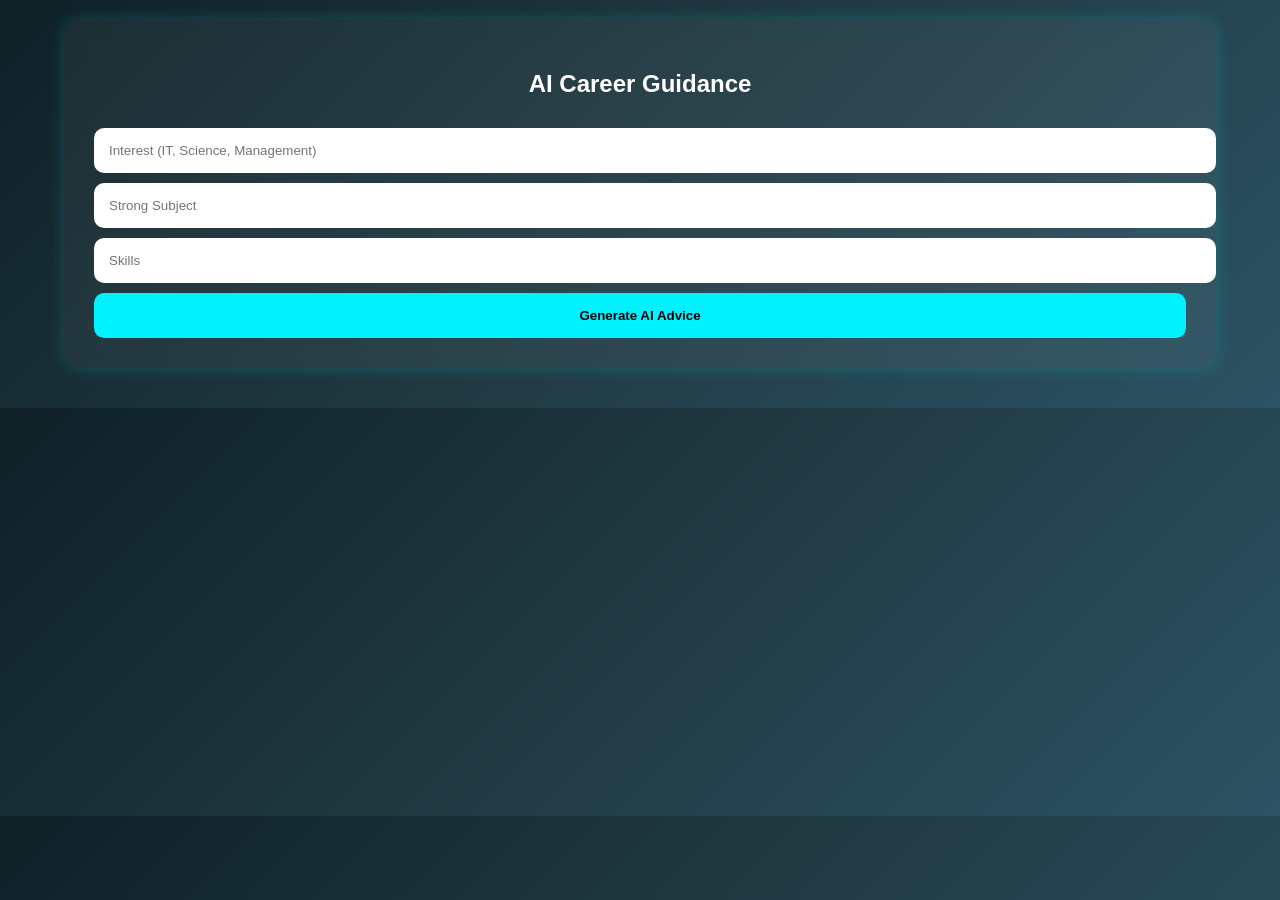
==== career_ai.html @ 21a12313 "initial commit" ====
<!DOCTYPE html>
<html lang="en">
<head>
    <meta charset="UTF-8">
    <meta name="viewport" content="width=device-width, initial-scale=1.0">
    <title>SmartPath AI - Career Guidance</title>
    <link rel="stylesheet" href="assets/css/style.css">
</head>
<body>
<div class="container">

    <div class="card">
        <h2>AI Career Guidance</h2>
        <form id="careerForm">
            <input type="text" name="interest" placeholder="Interest (IT, Science, Management)" required>
            <input type="text" name="strength" placeholder="Strong Subject" required>
            <input type="text" name="skill" placeholder="Skills" required>
            <button type="submit">Generate AI Advice</button>
        </form>

        <div id="careerResult" class="card" style="margin-top:20px; display:none;"></div>
    </div>

</div>

<script>
document.getElementById('careerForm').addEventListener('submit', function(e) {
    e.preventDefault();
    const interest = this.interest.value;
    const strength = this.strength.value;
    const skill = this.skill.value;

    // For demo: simple rule-based suggestion (replace with OpenAI API later)
    let suggestion = `Based on your interest in ${interest}, strength in ${strength}, and skills in ${skill}, you can pursue: `;

    if(interest.toLowerCase() === 'it') suggestion += 'Software Developer, Data Analyst, AI Engineer';
    else if(interest.toLowerCase() === 'science') suggestion += 'Doctor, Lab Technician, Research Scientist';
    else if(interest.toLowerCase() === 'management') suggestion += 'Marketing Manager, HR Officer, Business Analyst';
    else suggestion += 'Explore multiple career paths based on your skills.';

    const resultDiv = document.getElementById('careerResult');
    resultDiv.style.display = 'block';
    resultDiv.innerHTML = `<h3>${suggestion}</h3>`;
});
</script>

</body>
</html>
---- assets/css/style.css ----
body {
    margin: 0;
    font-family: 'Poppins', sans-serif;
    background: linear-gradient(135deg, #0f2027, #203a43, #2c5364);
    color: white;
}

.container {
    width: 90%;
    margin: auto;
    padding: 20px;
}

.card {
    background: rgba(255,255,255,0.05);
    backdrop-filter: blur(10px);
    padding: 30px;
    border-radius: 15px;
    margin-bottom: 20px;
    box-shadow: 0 0 15px rgba(0,255,255,0.2);
    transition: transform 0.3s ease, box-shadow 0.3s ease;
}

.card:hover {
    transform: translateY(-5px);
    box-shadow: 0 0 30px rgba(0,255,255,0.4);
}

h1, h2 {
    text-align: center;
}

ul {
    list-style-type: square;
    padding-left: 20px;
}

input, button {
    padding: 15px;
    width: 100%;
    margin-top: 10px;
    border-radius: 10px;
    border: none;
}

button {
    background: #00f2fe;
    color: black;
    font-weight: 600;
    cursor: pointer;
    transition: background 0.3s ease, transform 0.2s ease;
}

button:hover {
    background: #4facfe;
    transform: scale(1.05);
}
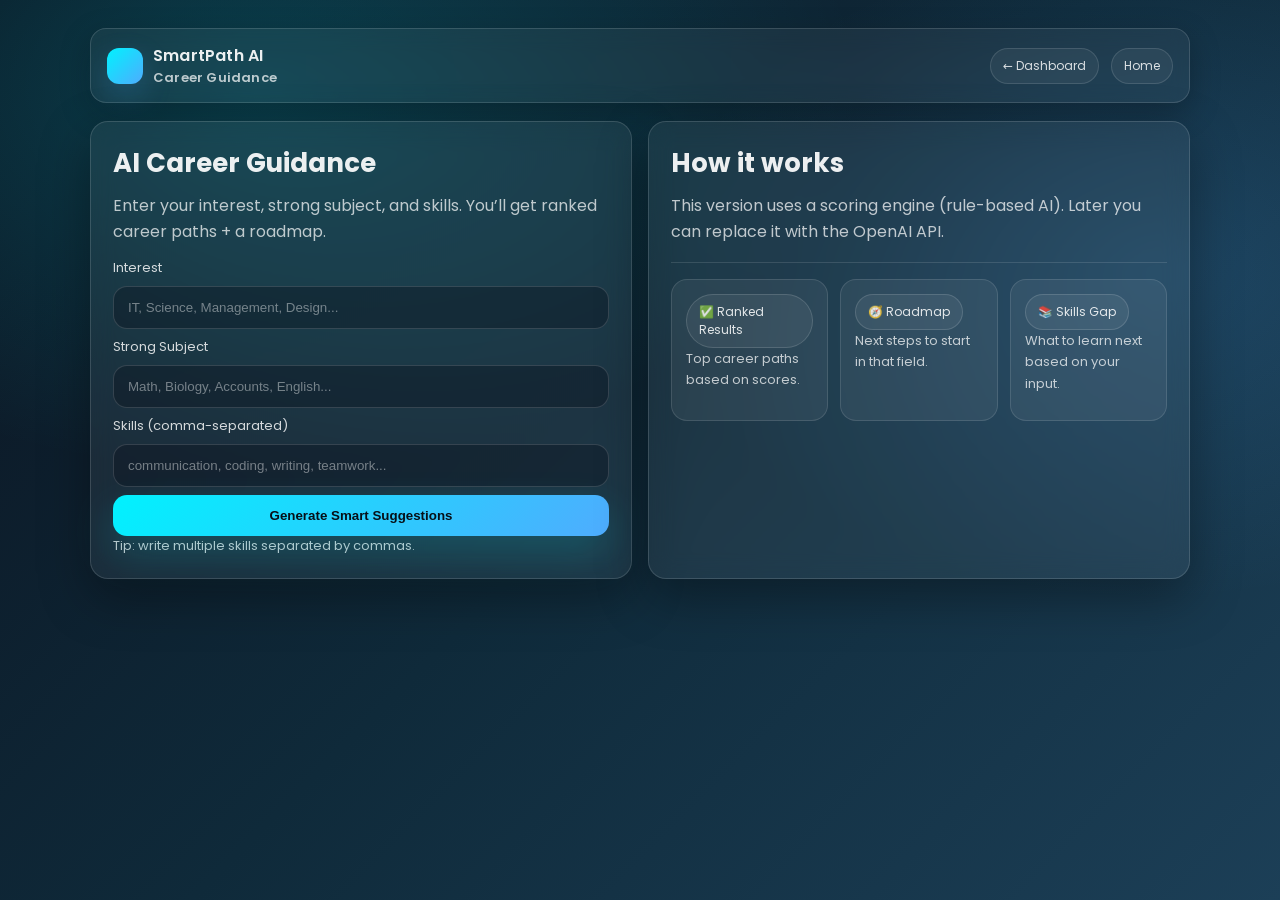
==== commit 5c5eac15: "update" ====
--- a/career_ai.html
+++ b/career_ai.html
@@ -1,48 +1,304 @@
 <!DOCTYPE html>
 <html lang="en">
 <head>
-    <meta charset="UTF-8">
-    <meta name="viewport" content="width=device-width, initial-scale=1.0">
-    <title>SmartPath AI - Career Guidance</title>
-    <link rel="stylesheet" href="assets/css/style.css">
+  <meta charset="UTF-8" />
+  <meta name="viewport" content="width=device-width, initial-scale=1.0" />
+  <title>SmartPath AI - Career Guidance</title>
+  <link rel="stylesheet" href="assets/css/style.css" />
+  <link href="https://fonts.googleapis.com/css2?family=Poppins:wght@400;600&display=swap" rel="stylesheet">
 </head>
 <body>
-<div class="container">
-
-    <div class="card">
+  <div class="container">
+    <div class="nav">
+      <div class="brand">
+        <div class="brand-badge"></div>
+        <div>
+          <div>SmartPath AI</div>
+          <div class="small">Career Guidance</div>
+        </div>
+      </div>
+      <div class="row">
+        <a class="pill" href="dashboard.html">← Dashboard</a>
+        <a class="pill" href="index.html">Home</a>
+      </div>
+    </div>
+
+    <div class="grid">
+      <div class="card span6">
         <h2>AI Career Guidance</h2>
+        <p>Enter your interest, strong subject, and skills. You’ll get ranked career paths + a roadmap.</p>
+
         <form id="careerForm">
-            <input type="text" name="interest" placeholder="Interest (IT, Science, Management)" required>
-            <input type="text" name="strength" placeholder="Strong Subject" required>
-            <input type="text" name="skill" placeholder="Skills" required>
-            <button type="submit">Generate AI Advice</button>
+          <div class="field">
+            <label>Interest</label>
+            <input type="text" name="interest" placeholder="IT, Science, Management, Design..." required>
+          </div>
+
+          <div class="field">
+            <label>Strong Subject</label>
+            <input type="text" name="strength" placeholder="Math, Biology, Accounts, English..." required>
+          </div>
+
+          <div class="field">
+            <label>Skills (comma-separated)</label>
+            <input type="text" name="skill" placeholder="communication, coding, writing, teamwork..." required>
+          </div>
+
+          <div class="field">
+            <button class="btn" type="submit">Generate Smart Suggestions</button>
+          </div>
+
+          <div class="small">Tip: write multiple skills separated by commas.</div>
         </form>
-
-        <div id="careerResult" class="card" style="margin-top:20px; display:none;"></div>
+      </div>
+
+      <div class="card span6">
+        <h2>How it works</h2>
+        <p>This version uses a scoring engine (rule-based AI). Later you can replace it with the OpenAI API.</p>
+        <div class="hr"></div>
+        <div class="kpi">
+          <div>
+            <div class="pill">✅ Ranked Results</div>
+            <p class="small">Top career paths based on scores.</p>
+          </div>
+          <div>
+            <div class="pill">🧭 Roadmap</div>
+            <p class="small">Next steps to start in that field.</p>
+          </div>
+          <div>
+            <div class="pill">📚 Skills Gap</div>
+            <p class="small">What to learn next based on your input.</p>
+          </div>
+        </div>
+      </div>
+
+      <div id="careerResult" class="card result"></div>
     </div>
-
-</div>
+  </div>
 
 <script>
-document.getElementById('careerForm').addEventListener('submit', function(e) {
+  const normalize = (s) => (s || "").trim().toLowerCase();
+  const splitSkills = (s) =>
+    normalize(s)
+      .split(",")
+      .map(x => x.trim())
+      .filter(Boolean);
+
+  // Small keyword helpers
+  const hasAny = (arr, keywords) => keywords.some(k => arr.includes(k));
+  const containsAny = (text, keywords) => keywords.some(k => text.includes(k));
+
+  function recommendCareers({interest, strength, skills}) {
+    const I = normalize(interest);
+    const S = normalize(strength);
+    const K = skills.map(normalize);
+
+    // Career library with scoring rules + roadmaps
+    const careers = [
+      {
+        key: "software",
+        title: "Software Developer",
+        tags: ["it", "coding", "apps", "web"],
+        base: 40,
+        rules: [
+          { when: () => containsAny(I, ["it","tech","computer","software","program"]), add: 35, why: "Strong match with your interest." },
+          { when: () => containsAny(S, ["math","computer","physics","logic"]), add: 20, why: "Your strong subject supports problem-solving." },
+          { when: () => hasAny(K, ["coding","programming","java","c","c++","javascript","python"]), add: 30, why: "You already have coding-related skills." },
+          { when: () => hasAny(K, ["problem solving","logic","debugging"]), add: 15, why: "Great engineering mindset." }
+        ],
+        roadmap: [
+          "Pick one track: Web (HTML/CSS/JS) or Backend (Java/Python) or Mobile.",
+          "Build 2 small projects (calculator, to-do app, portfolio site).",
+          "Learn Git + GitHub properly (push, pull, branches, PR).",
+          "Apply for internships + contribute to open-source."
+        ],
+        roles: ["Frontend Developer", "Backend Developer", "Full-stack Developer"]
+      },
+      {
+        key: "data",
+        title: "Data Analyst",
+        tags: ["data","it","analysis","stats"],
+        base: 35,
+        rules: [
+          { when: () => containsAny(I, ["it","data","analytics","ai","ml","statistics"]), add: 30, why: "Matches interest in analytics/IT." },
+          { when: () => containsAny(S, ["math","statistics","accounts","economics"]), add: 25, why: "Strong subject fits analytics work." },
+          { when: () => hasAny(K, ["excel","power bi","tableau","sql","python"]), add: 35, why: "You already listed useful analytics tools." },
+          { when: () => hasAny(K, ["critical thinking","communication","presentation"]), add: 15, why: "Analysts must explain insights clearly." }
+        ],
+        roadmap: [
+          "Learn Excel well (formulas, pivot tables) + basics of statistics.",
+          "Learn SQL (SELECT, JOIN, GROUP BY) + practice on datasets.",
+          "Build 1 dashboard project (Power BI/Tableau) + 1 SQL project.",
+          "Make a GitHub portfolio repo with your dashboards + reports."
+        ],
+        roles: ["Business/Data Analyst", "BI Analyst", "Reporting Analyst"]
+      },
+      {
+        key: "ai",
+        title: "AI / ML Engineer (Starter Path)",
+        tags: ["ai","ml","it"],
+        base: 25,
+        rules: [
+          { when: () => containsAny(I, ["ai","ml","machine learning","deep learning"]), add: 40, why: "Direct interest match." },
+          { when: () => containsAny(S, ["math","statistics","physics"]), add: 25, why: "Math/stats are core for ML." },
+          { when: () => hasAny(K, ["python","sql"]), add: 20, why: "Python + SQL are strong foundations." },
+          { when: () => hasAny(K, ["problem solving","logic"]), add: 10, why: "Helps with ML experimentation." }
+        ],
+        roadmap: [
+          "Learn Python fundamentals + NumPy/Pandas.",
+          "Learn core ML concepts (regression, classification).",
+          "Build 1 simple ML project (house price prediction / spam classifier).",
+          "Share results on GitHub with a clean README and screenshots."
+        ],
+        roles: ["ML Intern", "Junior ML Engineer", "AI Developer"]
+      },
+      {
+        key: "health",
+        title: "Health / Biomedical Path",
+        tags: ["science","biology","health"],
+        base: 30,
+        rules: [
+          { when: () => containsAny(I, ["science","medical","health","biology"]), add: 35, why: "Strong match with your interest." },
+          { when: () => containsAny(S, ["biology","chemistry","science"]), add: 30, why: "Your strong subject fits health science." },
+          { when: () => hasAny(K, ["research","lab","observation"]), add: 15, why: "Helpful skills for biomedical work." }
+        ],
+        roadmap: [
+          "Pick a target: medicine, lab tech, public health, research.",
+          "Strengthen Biology + Chemistry basics with consistent practice.",
+          "Do small research reading + summaries to build understanding.",
+          "Seek internships/volunteer opportunities in labs/hospitals (if available)."
+        ],
+        roles: ["Lab Technician", "Research Assistant", "Public Health Assistant"]
+      },
+      {
+        key: "business",
+        title: "Business Analyst",
+        tags: ["management","business","analysis"],
+        base: 35,
+        rules: [
+          { when: () => containsAny(I, ["management","business","commerce","entrepreneur"]), add: 35, why: "Matches your interest area." },
+          { when: () => containsAny(S, ["accounts","economics","math","management"]), add: 25, why: "Strong subject supports BA work." },
+          { when: () => hasAny(K, ["communication","presentation","excel","research"]), add: 25, why: "BA needs communication + tools." }
+        ],
+        roadmap: [
+          "Learn Excel + basic SQL (helps with reporting).",
+          "Practice requirement writing + problem statements.",
+          "Build 2 case studies (improve a process / analyze a small business).",
+          "Create a portfolio deck + GitHub repo for case studies."
+        ],
+        roles: ["Business Analyst", "Product Analyst", "Operations Analyst"]
+      },
+      {
+        key: "design",
+        title: "UI/UX Designer",
+        tags: ["design","creative","ui","ux"],
+        base: 25,
+        rules: [
+          { when: () => containsAny(I, ["design","ui","ux","creative"]), add: 45, why: "Direct match with design interest." },
+          { when: () => hasAny(K, ["figma","design","creativity","writing","communication"]), add: 30, why: "These skills support UX work." },
+          { when: () => containsAny(S, ["english","psychology"]), add: 15, why: "Great for user understanding and communication." }
+        ],
+        roadmap: [
+          "Learn Figma + basic UX principles (usability, hierarchy).",
+          "Redesign 2 real apps (case studies with before/after).",
+          "Create a portfolio (Behance / Notion / simple website).",
+          "Collaborate with a developer to ship one small project."
+        ],
+        roles: ["UI Designer", "UX Designer", "Product Designer (Junior)"]
+      }
+    ];
+
+    const scored = careers.map(c => {
+      let score = c.base;
+      const reasons = [];
+
+      for (const r of c.rules) {
+        if (r.when()) {
+          score += r.add;
+          reasons.push(`+${r.add}: ${r.why}`);
+        }
+      }
+
+      // Skill gap suggestion (simple heuristic)
+      const nextSkills = [];
+      if (c.key === "software") {
+        if (!hasAny(K, ["javascript"])) nextSkills.push("JavaScript");
+        if (!hasAny(K, ["git"])) nextSkills.push("Git/GitHub");
+        if (!hasAny(K, ["problem solving"])) nextSkills.push("Problem Solving");
+      }
+      if (c.key === "data") {
+        if (!hasAny(K, ["sql"])) nextSkills.push("SQL");
+        if (!hasAny(K, ["excel"])) nextSkills.push("Excel (Pivot/Charts)");
+        if (!hasAny(K, ["power bi","tableau"])) nextSkills.push("Power BI / Tableau");
+      }
+      if (c.key === "ai") {
+        if (!hasAny(K, ["python"])) nextSkills.push("Python");
+        if (!containsAny(S, ["math","statistics"])) nextSkills.push("Statistics");
+      }
+
+      return { ...c, score, reasons, nextSkills };
+    }).sort((a,b) => b.score - a.score);
+
+    return scored.slice(0, 3); // top 3
+  }
+
+  function renderResult(top3, raw) {
+    const [a,b,c] = top3;
+    const pills = (arr) => arr.map(x => `<span class="pill">${x}</span>`).join(" ");
+
+    return `
+      <h2>Your Top Career Matches</h2>
+      <p>Based on: <span class="pill">Interest: ${raw.interest}</span> <span class="pill">Strong Subject: ${raw.strength}</span> <span class="pill">Skills: ${raw.skill}</span></p>
+      <div class="hr"></div>
+
+      ${top3.map((x, idx) => `
+        <div class="card" style="background: rgba(255,255,255,0.05); border: 1px solid rgba(255,255,255,0.12); box-shadow: none; margin: 14px 0;">
+          <h3>${idx+1}) ${x.title} <span class="pill">Score: ${x.score}</span></h3>
+          <div class="small">Related roles: ${x.roles.join(", ")}</div>
+
+          <div class="hr"></div>
+          <div class="row" style="margin-bottom:10px;">
+            ${pills(x.tags)}
+          </div>
+
+          <p><strong>Why this fits you:</strong></p>
+          <ul class="list">
+            ${x.reasons.length ? x.reasons.map(r => `<li>${r}</li>`).join("") : `<li>General match based on your inputs.</li>`}
+          </ul>
+
+          <p style="margin-top:12px;"><strong>Roadmap (next steps):</strong></p>
+          <ul class="list">
+            ${x.roadmap.map(s => `<li>${s}</li>`).join("")}
+          </ul>
+
+          ${x.nextSkills.length ? `
+            <p style="margin-top:12px;"><strong>Skills to learn next:</strong></p>
+            <div class="row">${pills(x.nextSkills)}</div>
+          ` : ``}
+        </div>
+      `).join("")}
+
+      <div class="hr"></div>
+      <p class="small">Want “real AI”? Replace the scoring engine with OpenAI API calls (I can give you the exact JS + backend setup).</p>
+    `;
+  }
+
+  document.getElementById("careerForm").addEventListener("submit", function(e){
     e.preventDefault();
     const interest = this.interest.value;
     const strength = this.strength.value;
     const skill = this.skill.value;
 
-    // For demo: simple rule-based suggestion (replace with OpenAI API later)
-    let suggestion = `Based on your interest in ${interest}, strength in ${strength}, and skills in ${skill}, you can pursue: `;
-
-    if(interest.toLowerCase() === 'it') suggestion += 'Software Developer, Data Analyst, AI Engineer';
-    else if(interest.toLowerCase() === 'science') suggestion += 'Doctor, Lab Technician, Research Scientist';
-    else if(interest.toLowerCase() === 'management') suggestion += 'Marketing Manager, HR Officer, Business Analyst';
-    else suggestion += 'Explore multiple career paths based on your skills.';
-
-    const resultDiv = document.getElementById('careerResult');
-    resultDiv.style.display = 'block';
-    resultDiv.innerHTML = `<h3>${suggestion}</h3>`;
-});
+    const skills = splitSkills(skill);
+    const top3 = recommendCareers({interest, strength, skills});
+
+    const resultDiv = document.getElementById("careerResult");
+    resultDiv.style.display = "block";
+    resultDiv.innerHTML = renderResult(top3, {interest, strength, skill});
+
+    // Smooth scroll into result
+    resultDiv.scrollIntoView({ behavior: "smooth", block: "start" });
+  });
 </script>
-
 </body>
 </html>
--- a/assets/css/style.css
+++ b/assets/css/style.css
@@ -1,57 +1,215 @@
-body {
-    margin: 0;
-    font-family: 'Poppins', sans-serif;
-    background: linear-gradient(135deg, #0f2027, #203a43, #2c5364);
-    color: white;
-}
-
-.container {
-    width: 90%;
-    margin: auto;
-    padding: 20px;
-}
-
-.card {
+:root{
+    --bg1:#0b1320;
+    --bg2:#0f2a3a;
+    --bg3:#1c3f57;
+  
+    --card: rgba(255,255,255,0.06);
+    --card2: rgba(255,255,255,0.09);
+    --stroke: rgba(255,255,255,0.14);
+  
+    --text: rgba(255,255,255,0.92);
+    --muted: rgba(255,255,255,0.72);
+  
+    --accent1:#00f2fe;
+    --accent2:#4facfe;
+  
+    --shadow: 0 18px 50px rgba(0,0,0,0.35);
+  }
+  
+  *{ box-sizing: border-box; }
+  html, body { height: 100%; }
+  
+  body{
+    margin:0;
+    font-family: 'Poppins', system-ui, -apple-system, Segoe UI, Roboto, Arial, sans-serif;
+    color: var(--text);
+    background:
+      radial-gradient(1100px 700px at 20% 10%, rgba(0,242,254,0.18), transparent 55%),
+      radial-gradient(900px 600px at 90% 30%, rgba(79,172,254,0.16), transparent 55%),
+      linear-gradient(135deg, var(--bg1), var(--bg2), var(--bg3));
+    overflow-x: hidden;
+  }
+  
+  .container{
+    width: min(1100px, 92%);
+    margin: 0 auto;
+    padding: 28px 0 56px;
+  }
+  
+  .nav{
+    display:flex;
+    align-items:center;
+    justify-content:space-between;
+    gap:16px;
+    margin-bottom: 18px;
+    padding: 14px 16px;
+    border-radius: 16px;
     background: rgba(255,255,255,0.05);
+    border: 1px solid var(--stroke);
     backdrop-filter: blur(10px);
-    padding: 30px;
-    border-radius: 15px;
-    margin-bottom: 20px;
-    box-shadow: 0 0 15px rgba(0,255,255,0.2);
-    transition: transform 0.3s ease, box-shadow 0.3s ease;
-}
-
-.card:hover {
-    transform: translateY(-5px);
-    box-shadow: 0 0 30px rgba(0,255,255,0.4);
-}
-
-h1, h2 {
-    text-align: center;
-}
-
-ul {
-    list-style-type: square;
-    padding-left: 20px;
-}
-
-input, button {
-    padding: 15px;
+    box-shadow: 0 10px 30px rgba(0,0,0,0.25);
+  }
+  
+  .brand{
+    display:flex; align-items:center; gap:10px;
+    font-weight: 600;
+    letter-spacing: 0.2px;
+  }
+  .brand-badge{
+    width: 36px; height: 36px;
+    border-radius: 12px;
+    background: linear-gradient(135deg, var(--accent1), var(--accent2));
+    box-shadow: 0 12px 30px rgba(79,172,254,0.22);
+  }
+  
+  .nav a{
+    color: var(--text);
+    text-decoration:none;
+    opacity: 0.9;
+  }
+  .nav a:hover{ opacity: 1; }
+  
+  .grid{
+    display:grid;
+    grid-template-columns: repeat(12, 1fr);
+    gap: 16px;
+  }
+  
+  .card{
+    grid-column: span 12;
+    background: var(--card);
+    border: 1px solid var(--stroke);
+    backdrop-filter: blur(12px);
+    padding: 22px;
+    border-radius: 18px;
+    box-shadow: var(--shadow);
+    transform: translateY(0);
+    transition: transform .25s ease, box-shadow .25s ease, background .25s ease, border-color .25s ease;
+    animation: fadeUp .35s ease both;
+  }
+  
+  .card:hover{
+    transform: translateY(-6px);
+    background: var(--card2);
+    border-color: rgba(255,255,255,0.22);
+    box-shadow: 0 22px 70px rgba(0,0,0,0.42);
+  }
+  
+  h1,h2,h3{ margin: 0 0 10px; }
+  h1{ font-size: clamp(28px, 3vw, 38px); }
+  h2{ font-size: clamp(20px, 2.2vw, 26px); }
+  p{ margin: 0 0 12px; color: var(--muted); line-height: 1.65; }
+  
+  .small{ font-size: 13px; color: var(--muted); }
+  
+  .hr{
+    height:1px;
+    background: rgba(255,255,255,0.12);
+    margin: 16px 0;
+  }
+  
+  .row{
+    display:flex;
+    gap: 12px;
+    flex-wrap: wrap;
+  }
+  
+  .field{
+    flex: 1 1 220px;
+    display:flex;
+    flex-direction:column;
+    gap: 8px;
+    margin-top: 8px;
+  }
+  
+  label{ font-size: 13px; color: rgba(255,255,255,0.82); }
+  
+  input, select, textarea{
+    width:100%;
+    padding: 13px 14px;
+    border-radius: 14px;
+    border: 1px solid rgba(255,255,255,0.14);
+    outline: none;
+    background: rgba(10,16,26,0.35);
+    color: var(--text);
+    transition: border-color .2s ease, transform .2s ease, box-shadow .2s ease, background .2s ease;
+  }
+  
+  input::placeholder, textarea::placeholder{ color: rgba(255,255,255,0.42); }
+  
+  input:focus, select:focus, textarea:focus{
+    border-color: rgba(79,172,254,0.6);
+    box-shadow: 0 0 0 4px rgba(79,172,254,0.18);
+    background: rgba(10,16,26,0.5);
+  }
+  
+  .btn{
+    appearance:none;
+    border: none;
     width: 100%;
-    margin-top: 10px;
-    border-radius: 10px;
-    border: none;
-}
-
-button {
-    background: #00f2fe;
-    color: black;
+    padding: 13px 16px;
+    border-radius: 14px;
     font-weight: 600;
-    cursor: pointer;
-    transition: background 0.3s ease, transform 0.2s ease;
-}
-
-button:hover {
-    background: #4facfe;
-    transform: scale(1.05);
-}+    cursor:pointer;
+    color: #071018;
+    background: linear-gradient(135deg, var(--accent1), var(--accent2));
+    box-shadow: 0 16px 40px rgba(0,242,254,0.18);
+    transform: translateY(0);
+    transition: transform .18s ease, box-shadow .18s ease, filter .18s ease;
+  }
+  
+  .btn:hover{
+    transform: translateY(-2px);
+    filter: brightness(1.05);
+    box-shadow: 0 22px 55px rgba(79,172,254,0.22);
+  }
+  
+  .btn:active{ transform: translateY(0); }
+  
+  .pill{
+    display:inline-flex;
+    align-items:center;
+    gap:8px;
+    padding: 8px 12px;
+    border-radius: 999px;
+    border: 1px solid rgba(255,255,255,0.14);
+    background: rgba(255,255,255,0.06);
+    color: rgba(255,255,255,0.86);
+    font-size: 12px;
+  }
+  
+  .list{
+    margin: 8px 0 0;
+    padding-left: 18px;
+    color: rgba(255,255,255,0.82);
+  }
+  .list li{ margin: 6px 0; }
+  
+  .result{
+    margin-top: 16px;
+    display:none;
+  }
+  
+  .kpi{
+    display:grid;
+    grid-template-columns: repeat(12, 1fr);
+    gap: 12px;
+    margin-top: 12px;
+  }
+  .kpi > div{
+    grid-column: span 12;
+    background: rgba(255,255,255,0.06);
+    border: 1px solid rgba(255,255,255,0.12);
+    border-radius: 16px;
+    padding: 14px;
+  }
+  
+  @media (min-width: 820px){
+    .card.span6{ grid-column: span 6; }
+    .kpi > div{ grid-column: span 4; }
+  }
+  
+  @keyframes fadeUp{
+    from{ opacity:0; transform: translateY(10px); }
+    to{ opacity:1; transform: translateY(0); }
+  }
